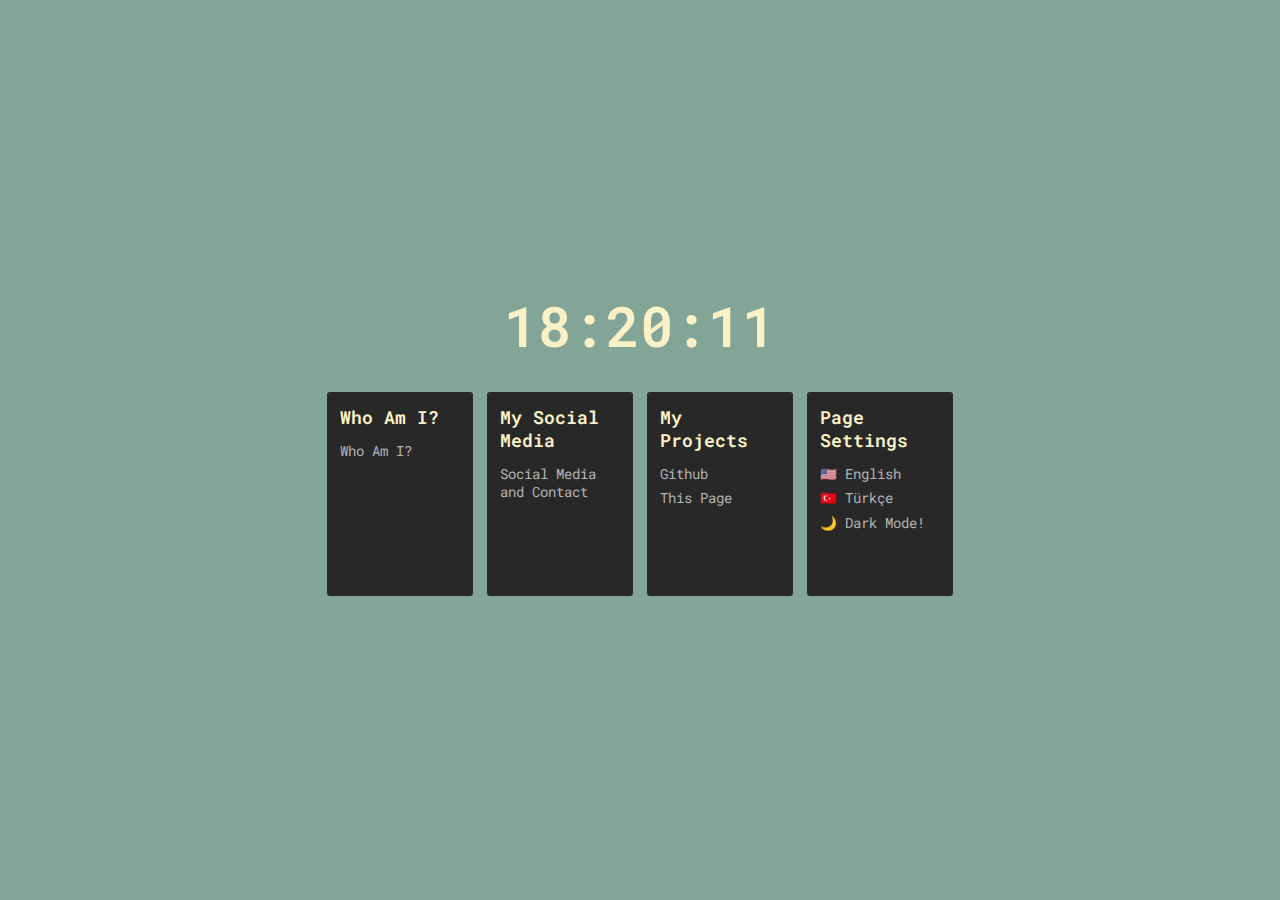
==== index.html @ 9b9bc5a3 "First Commit!" ====
<!DOCTYPE html>
<html lang="en">
	<head>
		<meta charset="UTF-8">
		<meta name="viewport" content="width=device-width, initial-scale=1.0">
		<meta http-equiv="X-UA-Compatible" content="ie=edge">
		<title>Alper Karaca's Personal Page</title>
		<link rel="stylesheet" href="/styles.css">
		<link href="/favicon.png" rel="shortcut icon" type="image/x-icon" />
		<img src="/pp.png" style="display: none;" />
		<p style="display: none;">Hi, this is my personal page.</p>
	</head>
	<body>
		<div class="container">
			<div id="clock"></div>
			<div class="bookmark-container">
				<div class="bookmark-set">
					<div class="bookmark-title">Who Am I?</div>
					<div class="bookmark-inner-container">
						<!-- <a class="bookmark" href="resume/resume.html">Who Am I?</a> -->
						<a href="404.html" class="bookmark">Who Am I?</a>
					</div>
				</div>
				<div class="bookmark-set">
					<div class="bookmark-title">My Social Media</div>
					<div class="bookmark-inner-container">
						<a class ="bookmark"href="sociallinks/social.html">Social Media and Contact</a>
					</div>
				</div>
				<div class="bookmark-set">
					<div class="bookmark-title">My Projects</div>
					<div class="bookmark-inner-container">
						<a class="bookmark" href="https://github.com/alpeerkaraca" target="_blank">Github</a>
						<a class="bookmark" href="#" target="_blank">This Page</a>
					</div>
				</div>
				<div class="bookmark-set">
					<div class="bookmark-title">Page Settings</div>
					<div class="bookmark-inner-container">
						<a class="bookmark" href="/">🇺🇸 English</a>
						<a class="bookmark" href="/tr/">🇹🇷 Türkçe</a>
						<a class="bookmark" href="/dark/">🌙 Dark Mode!</a>
					</div>
				</div>
			</div>
			<script>
				// Get current time and format
				function getTime() {
					let date = new Date(),
						min = date.getMinutes(),
						sec = date.getSeconds(),
						hour = date.getHours();
					return "" + (hour < 10 ? ("0" + hour) : hour) + ":" + (min < 10 ? ("0" + min) : min) + ":" + (sec < 10 ? ("0" + sec) : sec);
				}
				window.onload = () => {
					// Set up the clock
					document.getElementById("clock").innerHTML = getTime();
					// Set clock interval to tick clock
					setInterval(() => {
						document.getElementById("clock").innerHTML = getTime();
					}, 100);
				}
			</script>
	</body>
</html>
---- styles.css ----
@import url('https://fonts.googleapis.com/css?family=Roboto+Mono');

:root {
  --bg: #83a598;
  --fg: #fbf1c7;
  --secondaryFg: #b3b3b3;
  --containerBg: #282828;
  --searchBg: var(--containerBg);
  --scrollbarColor: #3f3f3f;
}

body {
  background-color: var(--bg);
  margin: 0px;
}

.container {
  width: 100%;
  height: 100vh;
  display: flex;
  align-items: center;
  justify-content: center;
  flex-direction: column;
}

#clock {
  font-family: sans-serif;
  font-size: 3.5rem;
  font-weight: 600;
  font-family: 'Roboto Mono';
  color: var(--fg);
  margin-bottom: 0.25em;
}

.inline {
  display: inline-block;
}

.bookmark-container {
  display: flex;
  flex-direction: row;
  justify-content: center;
  width: 50%;
  margin: 1em 0em;
}

@media only screen and (max-width: 960px) {
  .container {
    height: auto;
  }
  #clock {
    margin-top: 1em;
  }
  .container > .bookmark-container {
    flex-direction: column;
    width: 60%;
  }
  .bookmark-container > .bookmark-set {
    width: auto;
    margin: 1em 0em;
  }
}

.bookmark-set {
  padding: 1em;
  background-color: var(--containerBg);
  border-radius: 3px;
  font-family: 'Roboto Mono';
  font-size: 0.85rem;
  width: 25%;
  height: 15em;
  margin: 0em 0.5em;
  box-sizing: border-box;
  transition: 0,5s linear !important;
}

.bookmark-inner-container {
  overflow-y: scroll;
  height: 100%;
  vertical-align: top;
  padding-right: 6px;
  box-sizing: border-box;

  scrollbar-width: thin;
  scrollbar-color: var(--scrollbarColor) #ffffff00;
}

.bookmark-inner-container::-webkit-scrollbar {
  width: 6px;
}
.bookmark-inner-container::-webkit-scrollbar-track {
  background: #ffffff00;
}
.bookmark-inner-container::-webkit-scrollbar-thumb {
  background-color: var(--scrollbarColor);
  border-radius: 6px;
  border: 3px solid #ffffff00;
}

.bookmark-title {
  font-size: 1.1rem;
  font-weight: 600;
  color: var(--fg);
  margin: 0em 0em 0.35em 0em;
}
.bookmark {
  text-decoration: none;
  color: var(--secondaryFg);
  display: block;
  margin: 0.5em 0em;
}
.bookmark:hover {
  color: var(--fg);
}
/* .bookmark-set:hover{
  bottom: 10%;
  position: relative;

} */

.not-found{
  background-color: black;
}
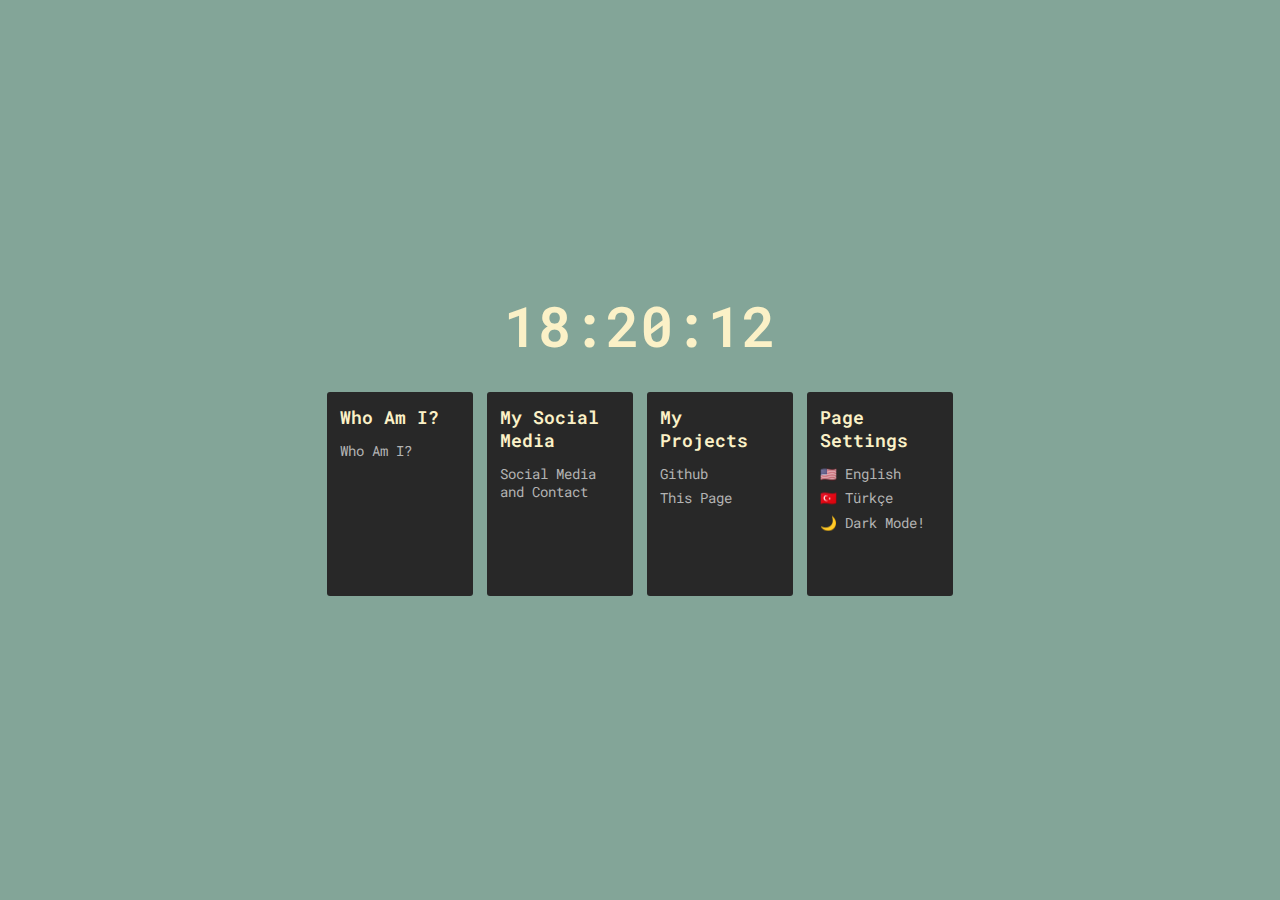
==== commit bd56e503: "Turkish Social Links 404 Fixed" ====
--- a/index.html
+++ b/index.html
@@ -31,7 +31,7 @@
 					<div class="bookmark-title">My Projects</div>
 					<div class="bookmark-inner-container">
 						<a class="bookmark" href="https://github.com/alpeerkaraca" target="_blank">Github</a>
-						<a class="bookmark" href="#" target="_blank">This Page</a>
+						<a class="bookmark" href="https://github.com/alpeerkaraca/alpeerkaraca.github.io" target="_blank">This Page</a>
 					</div>
 				</div>
 				<div class="bookmark-set">
--- a/styles.css
+++ b/styles.css
@@ -1,4 +1,6 @@
 @import url('https://fonts.googleapis.com/css?family=Roboto+Mono');
+
+
 
 :root {
   --bg: #83a598;
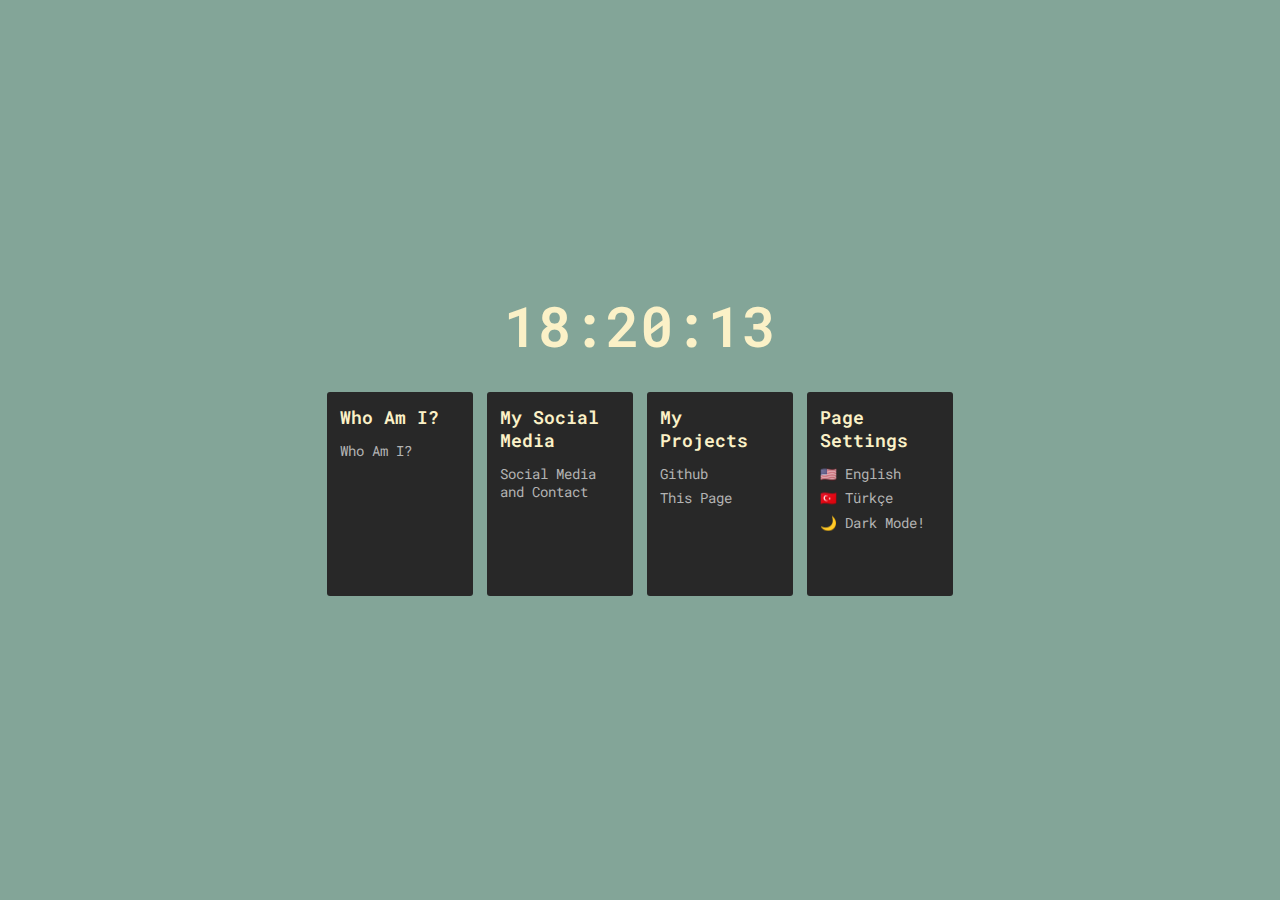
==== commit 0feea75a: "A wild CV appeared!" ====
--- a/index.html
+++ b/index.html
@@ -18,7 +18,7 @@
 					<div class="bookmark-title">Who Am I?</div>
 					<div class="bookmark-inner-container">
 						<!-- <a class="bookmark" href="resume/resume.html">Who Am I?</a> -->
-						<a href="404.html" class="bookmark">Who Am I?</a>
+						<a href="resume/alpeerkaracaCVEng.pdf" target="_blank" class="bookmark">Who Am I?</a>
 					</div>
 				</div>
 				<div class="bookmark-set">
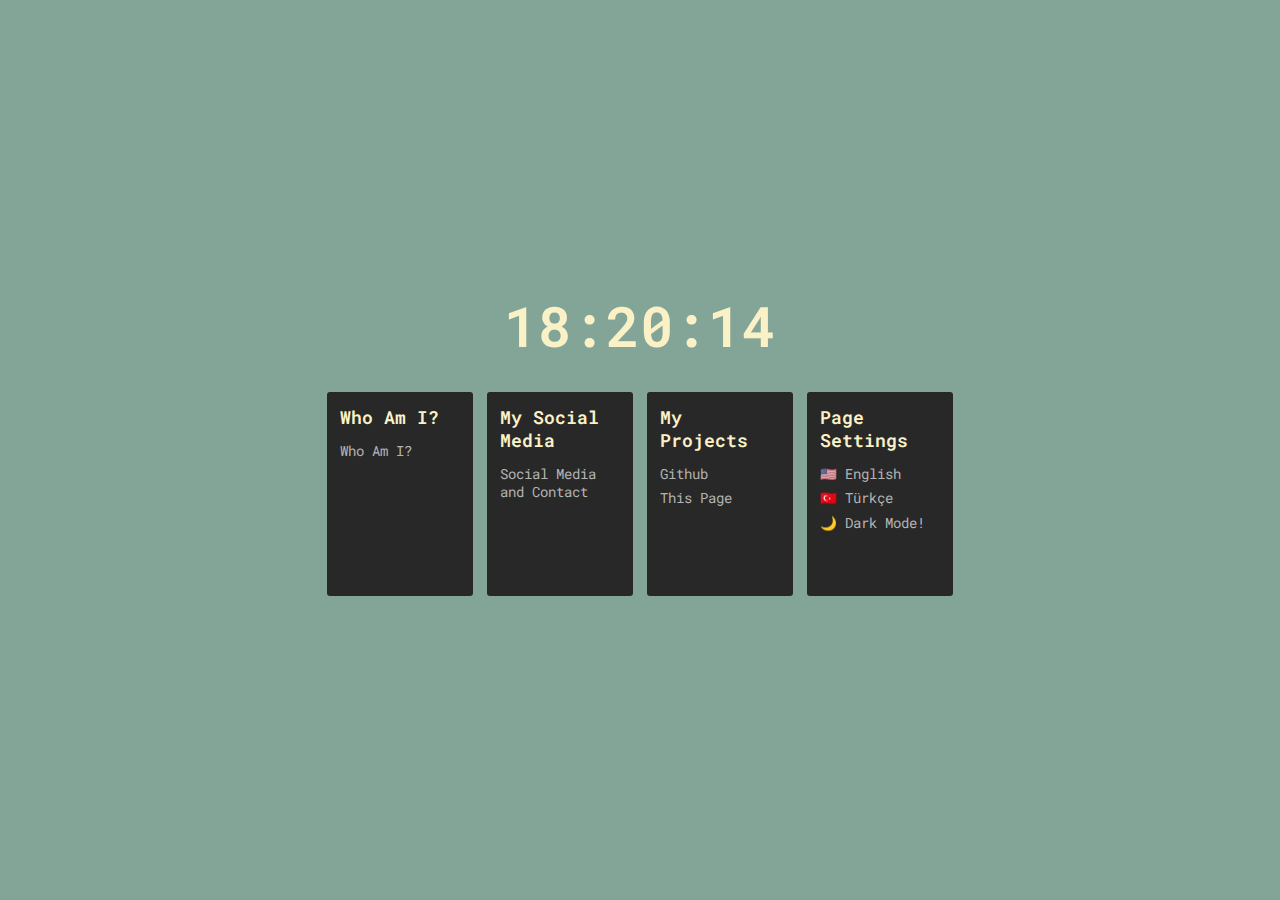
==== commit 627612a3: "CV Added Again." ====
--- a/index.html
+++ b/index.html
@@ -18,7 +18,7 @@
 					<div class="bookmark-title">Who Am I?</div>
 					<div class="bookmark-inner-container">
 						<!-- <a class="bookmark" href="resume/resume.html">Who Am I?</a> -->
-						<a href="resume/alpeerkaracaCVEng.pdf" target="_blank" class="bookmark">Who Am I?</a>
+						<a href="https://drive.google.com/file/d/1Mm_34XsEIoHBMBroM1UGeX8tqdyiQI3E/view?usp=sharing" target="_blank" class="bookmark">Who Am I?</a>
 					</div>
 				</div>
 				<div class="bookmark-set">
